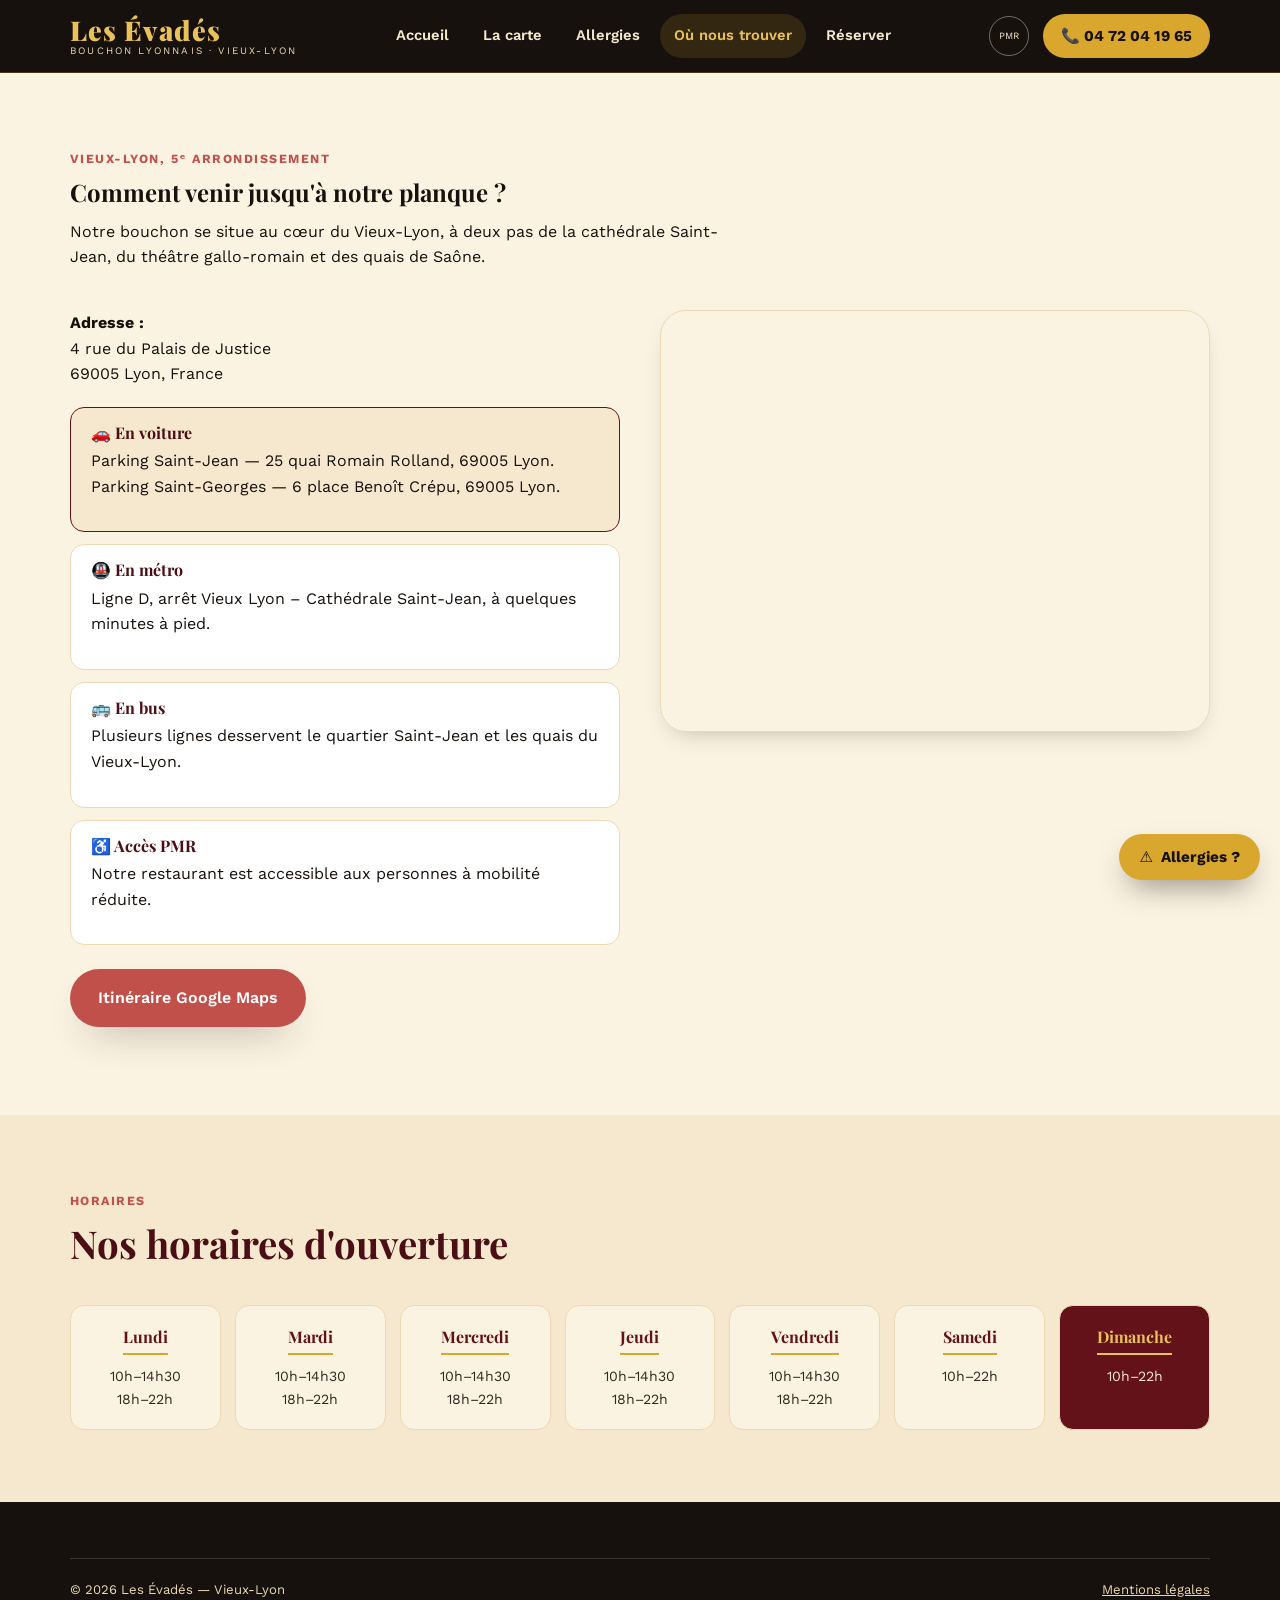
==== acces.html @ 93949efa "Refonte complète du site Les Évadés : design moderne, SEO et assistant allergies - Nouveau site stat" ====
<!doctype html>
<html lang="fr">
<head>
  <meta charset="UTF-8">
  <meta name="viewport" content="width=device-width, initial-scale=1">
  <title>Où nous trouver – Les Évadés | Restaurant 4 rue du Palais de Justice, Vieux-Lyon</title>
  <meta name="description" content="Les Évadés vous accueillent au 4 rue du Palais de Justice, 69005 Lyon, en plein Vieux-Lyon. Accès en voiture, métro ou bus, parkings à proximité, accès PMR.">
  <link rel="canonical" href="https://www.lesevades-restaurant.fr/acces.html">
  <meta name="robots" content="index, follow">
  <meta property="og:type" content="website">
  <meta property="og:title" content="Où nous trouver – Les Évadés">
  <meta property="og:description" content="Restaurant Les Évadés, 4 rue du Palais de Justice, 69005 Lyon — au cœur du Vieux-Lyon.">
  <meta property="og:url" content="https://www.lesevades-restaurant.fr/acces.html">
  <link rel="icon" type="image/svg+xml" href="assets/img/favicon.svg">
  <link rel="preconnect" href="https://fonts.googleapis.com">
  <link rel="preconnect" href="https://fonts.gstatic.com" crossorigin>
  <link href="https://fonts.googleapis.com/css2?family=Playfair+Display:wght@700;900&family=Work+Sans:wght@400;500;600;700&display=swap" rel="stylesheet">
  <link rel="stylesheet" href="assets/css/style.css">
</head>
<body>
  <a class="skip-link" href="#main">Aller au contenu</a>

  <header class="site-header">
    <div class="container header-inner">
      <a href="index.html" class="logo">
        <span class="logo-mark">Les Évadés</span>
        <span class="logo-sub">Bouchon lyonnais · Vieux-Lyon</span>
      </a>
      <button class="nav-toggle" aria-label="Ouvrir le menu" aria-expanded="false">☰</button>
      <nav class="main-nav" aria-label="Navigation principale">
        <a href="index.html">Accueil</a>
        <a href="carte.html">La carte</a>
        <a href="allergies.html">Allergies</a>
        <a href="acces.html" aria-current="page">Où nous trouver</a>
        <a href="reservation.html">Réserver</a>
      </nav>
      <div class="header-actions">
        <span class="pmr-badge" title="Accès PMR" aria-label="Accès personnes à mobilité réduite">PMR</span>
        <a class="phone-pill" href="tel:+33472041965"><span class="long">📞 </span>04 72 04 19 65</a>
      </div>
    </div>
  </header>

  <main id="main">
    <section>
      <div class="container">
        <div class="section-head">
          <span class="eyebrow">Vieux-Lyon, 5ᵉ arrondissement</span>
          <h1>Comment venir jusqu'à notre planque ?</h1>
          <p>Notre bouchon se situe au cœur du Vieux-Lyon, à deux pas de la cathédrale Saint-Jean, du théâtre gallo-romain et des quais de Saône.</p>
        </div>

        <div class="access-grid">
          <div>
            <p><strong>Adresse :</strong><br>4 rue du Palais de Justice<br>69005 Lyon, France</p>

            <div class="access-modes">
              <div class="access-mode active">
                <h3>🚗 En voiture</h3>
                <p>Parking Saint-Jean — 25 quai Romain Rolland, 69005 Lyon.<br>Parking Saint-Georges — 6 place Benoît Crépu, 69005 Lyon.</p>
              </div>
              <div class="access-mode">
                <h3>🚇 En métro</h3>
                <p>Ligne D, arrêt Vieux Lyon – Cathédrale Saint-Jean, à quelques minutes à pied.</p>
              </div>
              <div class="access-mode">
                <h3>🚌 En bus</h3>
                <p>Plusieurs lignes desservent le quartier Saint-Jean et les quais du Vieux-Lyon.</p>
              </div>
              <div class="access-mode">
                <h3>♿ Accès PMR</h3>
                <p>Notre restaurant est accessible aux personnes à mobilité réduite.</p>
              </div>
            </div>

            <p style="margin-top:24px;"><a class="btn btn-primary" href="https://www.google.com/maps/dir/?api=1&destination=4+rue+du+Palais+de+Justice,+69005+Lyon" rel="noopener" target="_blank">Itinéraire Google Maps</a></p>
          </div>

          <div class="map-frame">
            <iframe
              title="Carte — Les Évadés, 4 rue du Palais de Justice, 69005 Lyon"
              loading="lazy"
              referrerpolicy="no-referrer-when-downgrade"
              src="https://www.google.com/maps?q=4+rue+du+Palais+de+Justice,+69005+Lyon&output=embed">
            </iframe>
          </div>
        </div>
      </div>
    </section>

    <section class="section-cream">
      <div class="container">
        <div class="section-head">
          <span class="eyebrow">Horaires</span>
          <h2>Nos horaires d'ouverture</h2>
        </div>
        <div class="hours-grid">
          <div class="hours-card" data-day="1"><span class="day">Lundi</span><span class="slot">10h–14h30</span><span class="slot">18h–22h</span></div>
          <div class="hours-card" data-day="2"><span class="day">Mardi</span><span class="slot">10h–14h30</span><span class="slot">18h–22h</span></div>
          <div class="hours-card" data-day="3"><span class="day">Mercredi</span><span class="slot">10h–14h30</span><span class="slot">18h–22h</span></div>
          <div class="hours-card" data-day="4"><span class="day">Jeudi</span><span class="slot">10h–14h30</span><span class="slot">18h–22h</span></div>
          <div class="hours-card" data-day="5"><span class="day">Vendredi</span><span class="slot">10h–14h30</span><span class="slot">18h–22h</span></div>
          <div class="hours-card" data-day="6"><span class="day">Samedi</span><span class="slot">10h–22h</span></div>
          <div class="hours-card" data-day="7"><span class="day">Dimanche</span><span class="slot">10h–22h</span></div>
        </div>
      </div>
    </section>
  </main>

  <footer class="site-footer">
    <div class="container">
      <div class="footer-bottom">
        <span>&copy; <span id="year"></span> Les Évadés — Vieux-Lyon</span>
        <a href="mentions-legales.html">Mentions légales</a>
      </div>
    </div>
  </footer>

  <script>document.getElementById('year').textContent = new Date().getFullYear();</script>
  <script src="assets/js/main.js"></script>
  <script src="assets/js/allergy-checker.js"></script>
</body>
</html>
---- assets/css/style.css ----
/* ==========================================================================
   Les Évadés — feuille de style principale
   Palette reprise du site historique (noir, bordeaux, or, crème)
   ========================================================================== */

:root {
  --ink-900: #16110d;
  --ink-800: #221a15;
  --ink-700: #362720;
  --maroon-950: #3a0c11;
  --maroon-900: #4a0e14;
  --maroon-800: #63121a;
  --maroon-700: #7a1b26;
  --red-600: #c1504a;
  --red-700: #a83f3a;
  --gold-300: #f2d98a;
  --gold-400: #e8c158;
  --gold-500: #d9a62e;
  --gold-600: #b98a1f;
  --cream-50: #fbf3e2;
  --cream-100: #f5e8ce;
  --cream-200: #ecd9b3;
  --white: #ffffff;
  --ok-600: #3f7d4c;
  --ok-100: #e4f2e6;
  --warn-700: #9c2c22;
  --warn-100: #fbe6e2;

  --font-display: "Playfair Display", "Georgia", serif;
  --font-body: "Work Sans", "Segoe UI", system-ui, sans-serif;

  --container: 1180px;
  --radius-sm: 8px;
  --radius-md: 14px;
  --radius-lg: 26px;
  --shadow-soft: 0 18px 40px -20px rgba(22, 17, 13, 0.45);
  --shadow-card: 0 10px 26px -14px rgba(22, 17, 13, 0.35);
}

*,
*::before,
*::after {
  box-sizing: border-box;
}

html {
  scroll-behavior: smooth;
}

body {
  margin: 0;
  font-family: var(--font-body);
  color: var(--ink-900);
  background: var(--cream-50);
  line-height: 1.6;
  -webkit-font-smoothing: antialiased;
  overflow-x: hidden;
}

img {
  max-width: 100%;
  display: block;
}

a {
  color: inherit;
}

h1, h2, h3, h4 {
  font-family: var(--font-display);
  line-height: 1.15;
  margin: 0 0 0.5em;
  font-weight: 700;
}

p {
  margin: 0 0 1em;
}

.container {
  width: 100%;
  max-width: var(--container);
  margin-inline: auto;
  padding-inline: 20px;
}

.visually-hidden {
  position: absolute;
  width: 1px;
  height: 1px;
  overflow: hidden;
  clip: rect(0 0 0 0);
  white-space: nowrap;
}

.skip-link {
  position: absolute;
  left: -999px;
  top: 0;
  background: var(--gold-500);
  color: var(--ink-900);
  padding: 10px 16px;
  z-index: 200;
  border-radius: 0 0 8px 0;
  font-weight: 600;
}

.skip-link:focus {
  left: 0;
}

/* ---------- Boutons ---------- */
.btn {
  display: inline-flex;
  align-items: center;
  justify-content: center;
  gap: 8px;
  padding: 14px 26px;
  border-radius: 999px;
  font-family: var(--font-body);
  font-weight: 600;
  font-size: 1rem;
  text-decoration: none;
  border: 2px solid transparent;
  cursor: pointer;
  transition: transform 0.15s ease, box-shadow 0.15s ease, background 0.15s ease;
}

.btn:hover {
  transform: translateY(-2px);
}

.btn:focus-visible {
  outline: 3px solid var(--gold-300);
  outline-offset: 2px;
}

.btn-primary {
  background: var(--red-600);
  color: var(--white);
  box-shadow: var(--shadow-soft);
}

.btn-primary:hover {
  background: var(--red-700);
}

.btn-gold {
  background: var(--gold-500);
  color: var(--ink-900);
  box-shadow: var(--shadow-soft);
}

.btn-gold:hover {
  background: var(--gold-400);
}

.btn-outline {
  background: transparent;
  color: var(--cream-50);
  border-color: rgba(251, 243, 226, 0.55);
}

.btn-outline:hover {
  background: rgba(251, 243, 226, 0.12);
}

.btn-dark {
  background: var(--maroon-800);
  color: var(--cream-50);
}

.btn-dark:hover {
  background: var(--maroon-900);
}

.btn-sm {
  padding: 9px 18px;
  font-size: 0.9rem;
}

/* ---------- Header ---------- */
.site-header {
  position: sticky;
  top: 0;
  z-index: 100;
  background: var(--ink-900);
  border-bottom: 1px solid rgba(217, 166, 46, 0.25);
}

.header-inner {
  display: flex;
  align-items: center;
  justify-content: space-between;
  gap: 24px;
  padding-block: 14px;
}

.logo {
  display: flex;
  flex-direction: column;
  text-decoration: none;
  line-height: 1;
}

.logo-mark {
  font-family: var(--font-display);
  font-size: 1.7rem;
  font-weight: 900;
  letter-spacing: 0.04em;
  color: var(--gold-400);
}

.logo-sub {
  font-size: 0.62rem;
  letter-spacing: 0.22em;
  text-transform: uppercase;
  color: var(--cream-200);
  margin-top: 2px;
}

.main-nav {
  display: flex;
  align-items: center;
  gap: 6px;
}

.main-nav a {
  color: var(--cream-100);
  text-decoration: none;
  font-weight: 600;
  font-size: 0.92rem;
  padding: 10px 14px;
  border-radius: 999px;
  transition: background 0.15s ease, color 0.15s ease;
  white-space: nowrap;
}

.main-nav a:hover,
.main-nav a[aria-current="page"] {
  background: rgba(217, 166, 46, 0.15);
  color: var(--gold-400);
}

.header-actions {
  display: flex;
  align-items: center;
  gap: 14px;
}

.pmr-badge {
  width: 40px;
  height: 40px;
  border-radius: 50%;
  border: 1px solid rgba(251, 243, 226, 0.4);
  display: grid;
  place-items: center;
  color: var(--cream-100);
  font-size: 0.6rem;
  text-align: center;
  line-height: 1.1;
  flex-shrink: 0;
}

.phone-pill {
  background: var(--gold-500);
  color: var(--ink-900);
  padding: 10px 18px;
  border-radius: 999px;
  font-weight: 700;
  text-decoration: none;
  white-space: nowrap;
  font-size: 0.95rem;
}

.phone-pill:hover {
  background: var(--gold-400);
}

.nav-toggle {
  display: none;
  background: none;
  border: 1px solid rgba(251, 243, 226, 0.4);
  border-radius: 10px;
  padding: 8px 10px;
  color: var(--cream-50);
  font-size: 1.3rem;
  cursor: pointer;
}

@media (max-width: 920px) {
  .main-nav {
    position: absolute;
    top: 100%;
    left: 0;
    right: 0;
    background: var(--ink-900);
    flex-direction: column;
    align-items: stretch;
    padding: 10px 20px 20px;
    border-bottom: 1px solid rgba(217, 166, 46, 0.25);
    display: none;
  }

  .main-nav.is-open {
    display: flex;
  }

  .main-nav a {
    padding: 12px 14px;
  }

  .nav-toggle {
    display: inline-flex;
  }

  .phone-pill span.long {
    display: none;
  }
}

@media (max-width: 480px) {
  .header-inner {
    gap: 10px;
  }

  .logo-sub {
    display: none;
  }

  .logo-mark {
    font-size: 1.3rem;
  }

  .header-actions {
    gap: 8px;
  }

  .pmr-badge {
    width: 32px;
    height: 32px;
    font-size: 0.52rem;
  }

  .phone-pill {
    padding: 8px 12px;
    font-size: 0.82rem;
  }
}

/* ---------- Hero ---------- */
.hero {
  position: relative;
  background: radial-gradient(circle at 20% 20%, var(--maroon-800), var(--ink-900) 70%);
  color: var(--cream-50);
  overflow: hidden;
  padding-block: 96px 70px;
}

.hero::before {
  content: "";
  position: absolute;
  inset: 0;
  background-image: repeating-linear-gradient(
    90deg,
    rgba(217, 166, 46, 0.07) 0px,
    rgba(217, 166, 46, 0.07) 3px,
    transparent 3px,
    transparent 64px
  );
  pointer-events: none;
}

.hero-inner {
  position: relative;
  display: grid;
  gap: 28px;
  max-width: 760px;
}

.hero-kicker {
  display: inline-flex;
  align-items: center;
  gap: 8px;
  align-self: start;
  background: rgba(217, 166, 46, 0.15);
  border: 1px solid rgba(217, 166, 46, 0.4);
  color: var(--gold-400);
  padding: 8px 16px;
  border-radius: 999px;
  font-size: 0.8rem;
  letter-spacing: 0.08em;
  text-transform: uppercase;
  font-weight: 700;
}

.hero h1 {
  font-size: clamp(2.4rem, 5vw, 4rem);
  color: var(--gold-400);
  margin: 0;
}

.hero p.lead {
  font-size: 1.15rem;
  color: var(--cream-100);
  max-width: 60ch;
}

.hero-ctas {
  display: flex;
  flex-wrap: wrap;
  gap: 14px;
}

.hero-badges {
  display: flex;
  flex-wrap: wrap;
  gap: 22px;
  margin-top: 6px;
  font-size: 0.92rem;
  color: var(--cream-200);
}

.hero-badges li {
  list-style: none;
  display: flex;
  align-items: center;
  gap: 8px;
}

.hero-badges {
  padding: 0;
}

/* ---------- Sections génériques ---------- */
section {
  padding-block: 72px;
}

.section-head {
  max-width: 680px;
  margin-bottom: 40px;
}

.eyebrow {
  display: inline-block;
  color: var(--red-600);
  font-weight: 700;
  letter-spacing: 0.12em;
  text-transform: uppercase;
  font-size: 0.78rem;
  margin-bottom: 10px;
}

.section-head h2 {
  font-size: clamp(1.8rem, 3vw, 2.6rem);
  color: var(--maroon-900);
}

.section-dark {
  background: var(--ink-900);
  color: var(--cream-100);
}

.section-dark .section-head h2 {
  color: var(--gold-400);
}

.section-maroon {
  background: var(--maroon-900);
  color: var(--cream-50);
}

.section-cream {
  background: var(--cream-100);
}

/* ---------- Cartes plats à l'accueil ---------- */
.dish-grid {
  display: grid;
  grid-template-columns: repeat(auto-fit, minmax(240px, 1fr));
  gap: 22px;
}

.dish-card {
  background: var(--white);
  border-radius: var(--radius-md);
  padding: 26px;
  box-shadow: var(--shadow-card);
  border-top: 4px solid var(--gold-500);
  display: flex;
  flex-direction: column;
  gap: 10px;
}

.dish-card .dish-icon {
  font-size: 1.6rem;
}

.dish-card h3 {
  font-size: 1.15rem;
  color: var(--maroon-900);
  margin-bottom: 0;
}

.dish-card .price {
  font-weight: 700;
  color: var(--red-600);
}

/* ---------- La carte (menu complet) ---------- */
.menu-toolbar {
  display: flex;
  flex-wrap: wrap;
  align-items: center;
  justify-content: space-between;
  gap: 16px;
  background: var(--maroon-900);
  color: var(--cream-50);
  border-radius: var(--radius-lg);
  padding: 26px 30px;
  margin-bottom: 44px;
}

.menu-toolbar h2 {
  color: var(--gold-400);
  margin-bottom: 4px;
  font-size: 1.5rem;
}

.menu-nav {
  display: flex;
  flex-wrap: wrap;
  gap: 8px;
  margin-bottom: 40px;
}

.menu-nav a {
  text-decoration: none;
  background: var(--cream-100);
  color: var(--maroon-900);
  padding: 8px 16px;
  border-radius: 999px;
  font-weight: 600;
  font-size: 0.85rem;
}

.menu-nav a:hover {
  background: var(--gold-400);
}

.menu-section {
  margin-bottom: 52px;
  scroll-margin-top: 100px;
}

.menu-section h2 {
  color: var(--maroon-900);
  border-bottom: 3px solid var(--gold-500);
  display: inline-block;
  padding-bottom: 6px;
  font-size: 1.6rem;
}

.menu-section .section-note {
  color: var(--ink-700);
  font-style: italic;
  margin-top: 6px;
  margin-bottom: 20px;
}

.dish-list {
  display: grid;
  gap: 18px;
}

.dish {
  background: var(--white);
  border: 1px solid var(--cream-200);
  border-radius: var(--radius-md);
  padding: 18px 22px;
  transition: box-shadow 0.2s ease, border-color 0.2s ease, opacity 0.2s ease;
}

.dish-head {
  display: flex;
  justify-content: space-between;
  align-items: baseline;
  gap: 14px;
}

.dish-head h3 {
  font-size: 1.08rem;
  color: var(--ink-900);
  margin: 0;
}

.dish .price {
  font-weight: 700;
  color: var(--red-600);
  white-space: nowrap;
}

.dish-desc {
  color: var(--ink-700);
  margin: 6px 0 8px;
  font-size: 0.95rem;
}

.dish-allergens {
  font-size: 0.8rem;
  color: var(--maroon-800);
  margin: 0;
}

.dish-allergens strong {
  font-weight: 700;
}

.dish-allergens.none {
  color: var(--ok-600);
}

/* états de filtrage allergènes */
.dish.is-ok {
  border-color: var(--ok-600);
  box-shadow: 0 0 0 3px var(--ok-100);
}

.dish.is-avoid {
  opacity: 0.55;
  border-color: var(--warn-700);
}

.dish.is-avoid .dish-head h3::after {
  content: " ⚠";
}

.dish-tag {
  display: inline-flex;
  align-items: center;
  gap: 6px;
  font-size: 0.75rem;
  font-weight: 700;
  padding: 3px 10px;
  border-radius: 999px;
  margin-top: 8px;
}

.dish-tag.ok {
  background: var(--ok-100);
  color: var(--ok-600);
}

.dish-tag.avoid {
  background: var(--warn-100);
  color: var(--warn-700);
}

/* ---------- Bandeau horaires ---------- */
.hours-grid {
  display: grid;
  grid-template-columns: repeat(auto-fit, minmax(120px, 1fr));
  gap: 14px;
}

.hours-card {
  background: var(--cream-50);
  border-radius: var(--radius-md);
  padding: 18px 12px;
  text-align: center;
  border: 1px solid var(--cream-200);
}

.hours-card .day {
  color: var(--maroon-800);
  font-weight: 700;
  font-family: var(--font-display);
  border-bottom: 2px solid var(--gold-500);
  display: inline-block;
  padding-bottom: 4px;
  margin-bottom: 10px;
}

.hours-card .slot {
  display: block;
  font-size: 0.88rem;
  color: var(--ink-700);
}

.hours-card.is-today {
  background: var(--maroon-800);
  color: var(--cream-50);
}

.hours-card.is-today .day {
  color: var(--gold-400);
  border-color: var(--gold-400);
}

.hours-card.is-today .slot {
  color: var(--cream-100);
}

/* ---------- Allergy CTA banner ---------- */
.allergy-banner {
  background: linear-gradient(120deg, var(--maroon-900), var(--maroon-700));
  color: var(--cream-50);
  border-radius: var(--radius-lg);
  padding: 40px;
  display: flex;
  flex-wrap: wrap;
  align-items: center;
  justify-content: space-between;
  gap: 24px;
}

.allergy-banner h2 {
  color: var(--gold-400);
  margin-bottom: 8px;
  font-size: 1.6rem;
}

.allergy-banner p {
  margin: 0;
  max-width: 46ch;
  color: var(--cream-100);
}

/* ---------- Floating allergy button ---------- */
.allergy-fab {
  position: fixed;
  right: 20px;
  bottom: 20px;
  z-index: 150;
  background: var(--gold-500);
  color: var(--ink-900);
  border: none;
  border-radius: 999px;
  padding: 14px 20px;
  font-weight: 700;
  font-family: var(--font-body);
  display: inline-flex;
  align-items: center;
  gap: 8px;
  cursor: pointer;
  box-shadow: 0 14px 30px -10px rgba(22, 17, 13, 0.5);
  font-size: 0.95rem;
}

.allergy-fab:hover {
  background: var(--gold-400);
  transform: translateY(-2px);
}

/* ---------- Modal ---------- */
.modal-overlay {
  position: fixed;
  inset: 0;
  background: rgba(22, 17, 13, 0.72);
  display: none;
  align-items: center;
  justify-content: center;
  padding: 20px;
  z-index: 200;
}

.modal-overlay.is-open {
  display: flex;
}

.modal {
  background: var(--cream-50);
  border-radius: var(--radius-lg);
  max-width: 640px;
  width: 100%;
  max-height: 90vh;
  overflow-y: auto;
  padding: 32px;
  position: relative;
  box-shadow: 0 30px 60px -20px rgba(0, 0, 0, 0.5);
}

.modal-close {
  position: absolute;
  top: 18px;
  right: 18px;
  background: none;
  border: none;
  font-size: 1.4rem;
  cursor: pointer;
  color: var(--ink-700);
  line-height: 1;
  padding: 6px;
}

.modal h2 {
  color: var(--maroon-900);
  font-size: 1.5rem;
  padding-right: 30px;
}

.modal .disclaimer {
  background: var(--cream-100);
  border-left: 4px solid var(--gold-500);
  padding: 12px 16px;
  border-radius: var(--radius-sm);
  font-size: 0.85rem;
  color: var(--ink-700);
  margin: 16px 0;
}

.allergen-grid {
  display: grid;
  grid-template-columns: repeat(auto-fill, minmax(150px, 1fr));
  gap: 10px;
  margin: 20px 0;
}

.allergen-option {
  display: flex;
  align-items: center;
  gap: 10px;
  background: var(--white);
  border: 1.5px solid var(--cream-200);
  border-radius: var(--radius-sm);
  padding: 10px 12px;
  cursor: pointer;
  font-size: 0.9rem;
  font-weight: 600;
}

.allergen-option:has(input:checked) {
  border-color: var(--red-600);
  background: var(--warn-100);
  color: var(--warn-700);
}

.allergen-option input {
  accent-color: var(--red-600);
  width: 18px;
  height: 18px;
  flex-shrink: 0;
}

.modal-actions {
  display: flex;
  flex-wrap: wrap;
  gap: 12px;
  margin-top: 18px;
}

.modal-result {
  margin-top: 22px;
  padding-top: 18px;
  border-top: 1px dashed var(--cream-200);
  display: none;
}

.modal-result.is-visible {
  display: block;
}

.modal-result strong {
  color: var(--maroon-900);
}

/* ---------- Access / map ---------- */
.access-grid {
  display: grid;
  grid-template-columns: 1fr 1fr;
  gap: 40px;
  align-items: start;
}

.access-modes {
  display: grid;
  gap: 12px;
  margin-top: 20px;
}

.access-mode {
  border: 1.5px solid var(--cream-200);
  border-radius: var(--radius-md);
  padding: 16px 20px;
  background: var(--white);
}

.access-mode.active {
  border-color: var(--maroon-800);
  background: var(--cream-100);
}

.access-mode h3 {
  font-size: 1rem;
  margin-bottom: 6px;
  color: var(--maroon-900);
}

.map-frame {
  border-radius: var(--radius-lg);
  overflow: hidden;
  border: 1px solid var(--cream-200);
  box-shadow: var(--shadow-card);
}

.map-frame iframe {
  width: 100%;
  height: 420px;
  border: 0;
  display: block;
}

@media (max-width: 820px) {
  .access-grid {
    grid-template-columns: 1fr;
  }
}

/* ---------- Contact / réservation ---------- */
.contact-grid {
  display: grid;
  grid-template-columns: 1.1fr 0.9fr;
  gap: 40px;
}

.contact-card {
  background: var(--white);
  border-radius: var(--radius-lg);
  padding: 32px;
  box-shadow: var(--shadow-card);
  border-top: 5px solid var(--red-600);
}

.contact-card h3 {
  color: var(--maroon-900);
}

.big-phone {
  font-family: var(--font-display);
  font-size: 2rem;
  color: var(--red-600);
  text-decoration: none;
  display: inline-block;
  margin: 10px 0 18px;
}

.info-list {
  list-style: none;
  padding: 0;
  margin: 0;
  display: grid;
  gap: 12px;
}

.info-list li {
  display: flex;
  gap: 10px;
}

.info-list .label {
  font-weight: 700;
  color: var(--maroon-900);
  min-width: 110px;
}

@media (max-width: 820px) {
  .contact-grid {
    grid-template-columns: 1fr;
  }
}

/* ---------- Footer ---------- */
.site-footer {
  background: var(--ink-900);
  color: var(--cream-100);
  padding-block: 56px 28px;
}

.footer-grid {
  display: grid;
  grid-template-columns: 1.4fr 1fr 1fr 1fr;
  gap: 32px;
  margin-bottom: 34px;
}

.footer-grid h4 {
  color: var(--gold-400);
  font-size: 1rem;
  margin-bottom: 14px;
}

.footer-grid ul {
  list-style: none;
  padding: 0;
  margin: 0;
  display: grid;
  gap: 8px;
  font-size: 0.9rem;
}

.footer-grid a {
  text-decoration: none;
  color: var(--cream-100);
}

.footer-grid a:hover {
  color: var(--gold-400);
}

.footer-bottom {
  border-top: 1px solid rgba(251, 243, 226, 0.15);
  padding-top: 20px;
  display: flex;
  flex-wrap: wrap;
  gap: 10px;
  justify-content: space-between;
  font-size: 0.82rem;
  color: var(--cream-200);
}

.footer-bottom a {
  color: var(--cream-200);
  text-decoration: underline;
}

@media (max-width: 820px) {
  .footer-grid {
    grid-template-columns: 1fr 1fr;
  }
}

/* ---------- Divers ---------- */
.tag-list {
  display: flex;
  flex-wrap: wrap;
  gap: 10px;
  margin: 18px 0;
}

.tag-list li {
  list-style: none;
  background: var(--cream-100);
  color: var(--maroon-900);
  font-size: 0.8rem;
  font-weight: 700;
  padding: 6px 14px;
  border-radius: 999px;
}

.legal-page h2 {
  color: var(--maroon-900);
  margin-top: 40px;
}

.legal-page .container {
  max-width: 860px;
}

.faq {
  display: grid;
  gap: 14px;
}

.faq details {
  background: var(--white);
  border-radius: var(--radius-md);
  padding: 16px 20px;
  border: 1px solid var(--cream-200);
}

.faq summary {
  font-weight: 700;
  color: var(--maroon-900);
  cursor: pointer;
}

.faq p {
  margin-top: 10px;
  color: var(--ink-700);
}
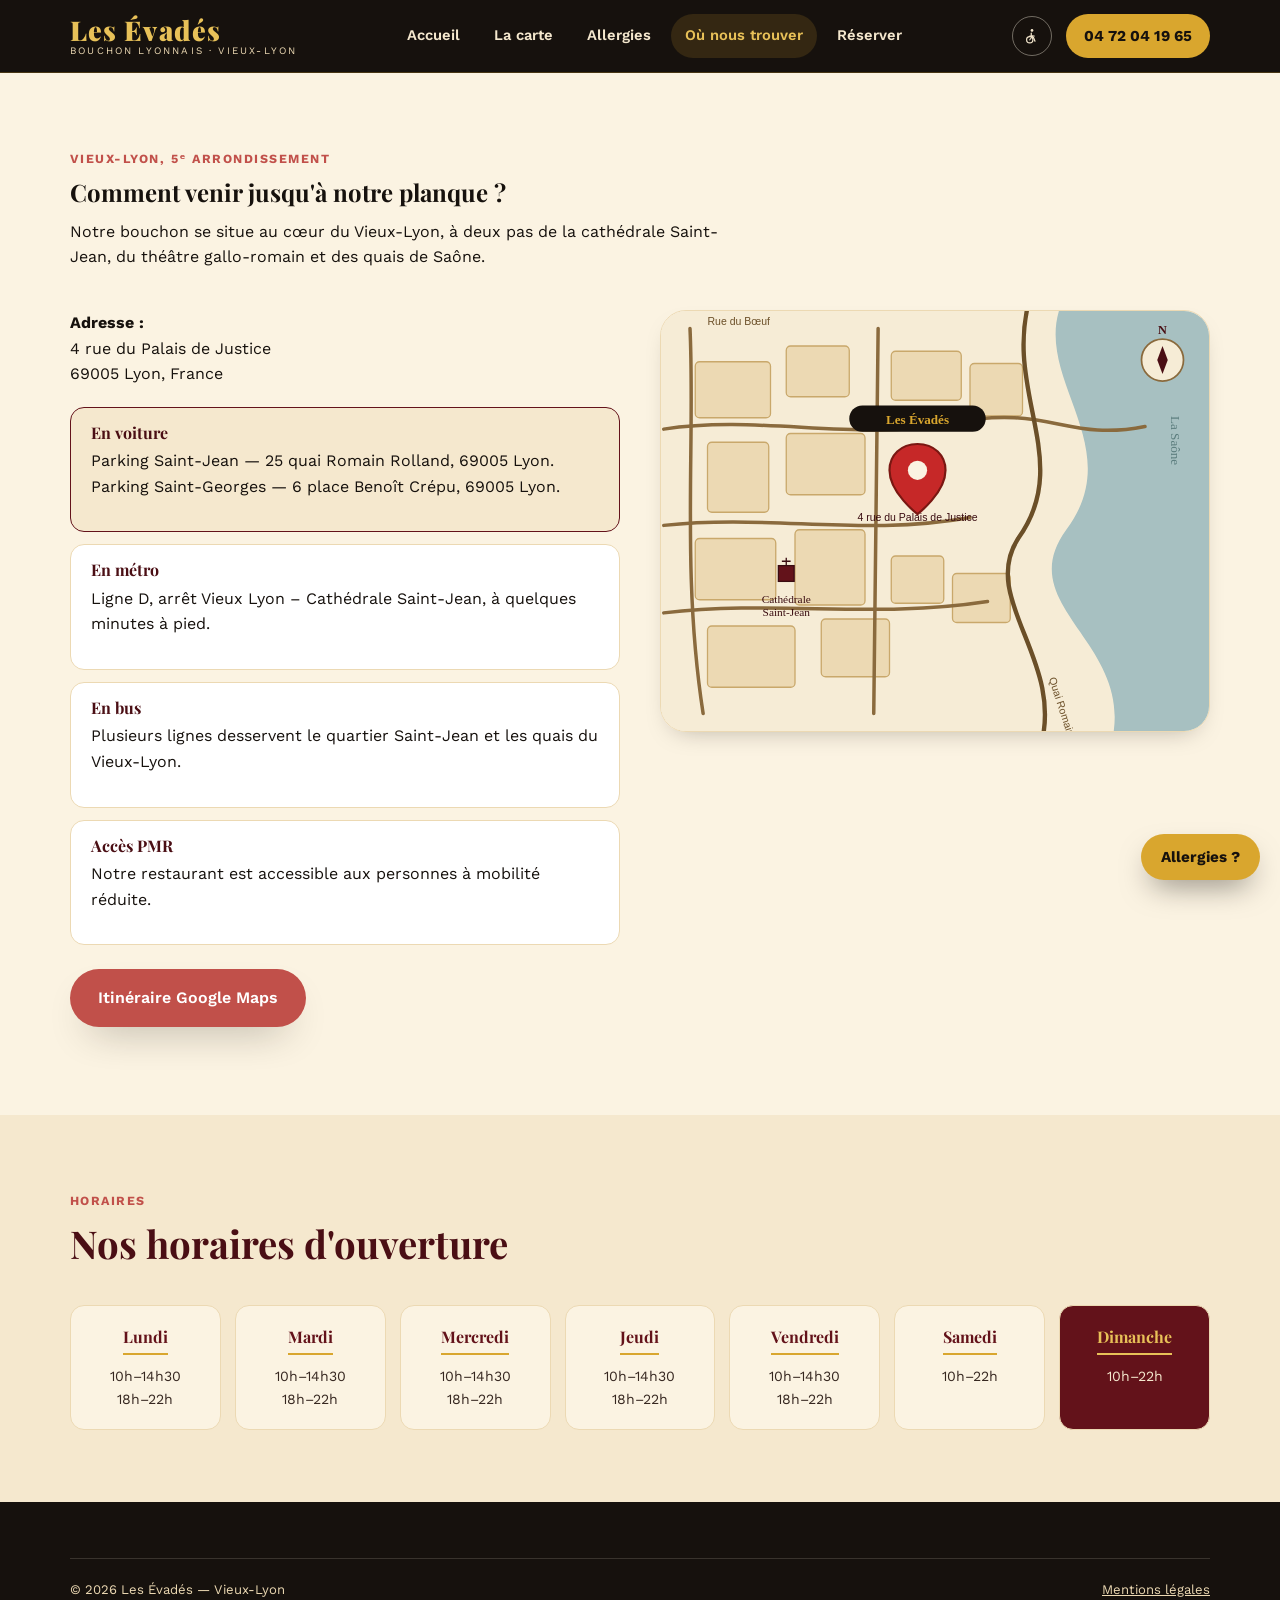
==== commit 99632963: "Retire les émojis, ajoute une icône PMR et un plan d'accès illustré - Supprime tous les émojis décor" ====
--- a/acces.html
+++ b/acces.html
@@ -26,7 +26,7 @@
         <span class="logo-mark">Les Évadés</span>
         <span class="logo-sub">Bouchon lyonnais · Vieux-Lyon</span>
       </a>
-      <button class="nav-toggle" aria-label="Ouvrir le menu" aria-expanded="false">☰</button>
+      <button class="nav-toggle" aria-label="Ouvrir le menu" aria-expanded="false"><svg viewBox="0 0 24 24" width="20" height="20" aria-hidden="true" focusable="false"><path d="M4 7h16M4 12h16M4 17h16" fill="none" stroke="currentColor" stroke-width="2" stroke-linecap="round"/></svg></button>
       <nav class="main-nav" aria-label="Navigation principale">
         <a href="index.html">Accueil</a>
         <a href="carte.html">La carte</a>
@@ -35,8 +35,8 @@
         <a href="reservation.html">Réserver</a>
       </nav>
       <div class="header-actions">
-        <span class="pmr-badge" title="Accès PMR" aria-label="Accès personnes à mobilité réduite">PMR</span>
-        <a class="phone-pill" href="tel:+33472041965"><span class="long">📞 </span>04 72 04 19 65</a>
+        <span class="pmr-badge" title="Accès PMR" aria-label="Accès personnes à mobilité réduite"><svg class="pmr-icon" viewBox="0 0 24 24" width="18" height="18" aria-hidden="true" focusable="false"><circle cx="12" cy="4.5" r="1.8" fill="currentColor"/><path d="M11 8v4l3 2 2 5" fill="none" stroke="currentColor" stroke-width="1.6" stroke-linecap="round" stroke-linejoin="round"/><path d="M9 12h6" fill="none" stroke="currentColor" stroke-width="1.6" stroke-linecap="round"/><circle cx="9" cy="17" r="4.2" fill="none" stroke="currentColor" stroke-width="1.6"/><path d="M9 17l4-5" fill="none" stroke="currentColor" stroke-width="1.6" stroke-linecap="round"/></svg></span>
+        <a class="phone-pill" href="tel:+33472041965">04 72 04 19 65</a>
       </div>
     </div>
   </header>
@@ -56,19 +56,19 @@
 
             <div class="access-modes">
               <div class="access-mode active">
-                <h3>🚗 En voiture</h3>
+                <h3>En voiture</h3>
                 <p>Parking Saint-Jean — 25 quai Romain Rolland, 69005 Lyon.<br>Parking Saint-Georges — 6 place Benoît Crépu, 69005 Lyon.</p>
               </div>
               <div class="access-mode">
-                <h3>🚇 En métro</h3>
+                <h3>En métro</h3>
                 <p>Ligne D, arrêt Vieux Lyon – Cathédrale Saint-Jean, à quelques minutes à pied.</p>
               </div>
               <div class="access-mode">
-                <h3>🚌 En bus</h3>
+                <h3>En bus</h3>
                 <p>Plusieurs lignes desservent le quartier Saint-Jean et les quais du Vieux-Lyon.</p>
               </div>
               <div class="access-mode">
-                <h3>♿ Accès PMR</h3>
+                <h3>Accès PMR</h3>
                 <p>Notre restaurant est accessible aux personnes à mobilité réduite.</p>
               </div>
             </div>
@@ -77,12 +77,10 @@
           </div>
 
           <div class="map-frame">
-            <iframe
-              title="Carte — Les Évadés, 4 rue du Palais de Justice, 69005 Lyon"
-              loading="lazy"
-              referrerpolicy="no-referrer-when-downgrade"
-              src="https://www.google.com/maps?q=4+rue+du+Palais+de+Justice,+69005+Lyon&output=embed">
-            </iframe>
+            <img
+              src="assets/img/plan-acces.svg"
+              alt="Plan schématique du Vieux-Lyon situant le restaurant Les Évadés au 4 rue du Palais de Justice, repéré par un point rouge, entre la Saône et la cathédrale Saint-Jean"
+              loading="lazy">
           </div>
         </div>
       </div>
--- a/assets/css/style.css
+++ b/assets/css/style.css
@@ -351,24 +351,12 @@
 /* ---------- Hero ---------- */
 .hero {
   position: relative;
-  background: radial-gradient(circle at 20% 20%, var(--maroon-800), var(--ink-900) 70%);
+  background:
+    linear-gradient(100deg, rgba(22, 17, 13, 0.92) 0%, rgba(22, 17, 13, 0.78) 34%, rgba(58, 12, 17, 0.58) 58%, rgba(58, 12, 17, 0.32) 100%),
+    url("../img/hero-facade.jpg") center 62% / cover no-repeat;
   color: var(--cream-50);
   overflow: hidden;
   padding-block: 96px 70px;
-}
-
-.hero::before {
-  content: "";
-  position: absolute;
-  inset: 0;
-  background-image: repeating-linear-gradient(
-    90deg,
-    rgba(217, 166, 46, 0.07) 0px,
-    rgba(217, 166, 46, 0.07) 3px,
-    transparent 3px,
-    transparent 64px
-  );
-  pointer-events: none;
 }
 
 .hero-inner {
@@ -425,7 +413,17 @@
   list-style: none;
   display: flex;
   align-items: center;
-  gap: 8px;
+  gap: 9px;
+}
+
+.hero-badges li::before {
+  content: "";
+  width: 6px;
+  height: 6px;
+  border-radius: 1px;
+  background: var(--gold-500);
+  transform: rotate(45deg);
+  flex-shrink: 0;
 }
 
 .hero-badges {
@@ -491,10 +489,6 @@
   display: flex;
   flex-direction: column;
   gap: 10px;
-}
-
-.dish-card .dish-icon {
-  font-size: 1.6rem;
 }
 
 .dish-card h3 {
@@ -630,10 +624,6 @@
 .dish.is-avoid {
   opacity: 0.55;
   border-color: var(--warn-700);
-}
-
-.dish.is-avoid .dish-head h3::after {
-  content: " ⚠";
 }
 
 .dish-tag {
@@ -904,11 +894,12 @@
   box-shadow: var(--shadow-card);
 }
 
-.map-frame iframe {
+.map-frame img {
   width: 100%;
   height: 420px;
-  border: 0;
+  object-fit: cover;
   display: block;
+  background: #f6ecd6;
 }
 
 @media (max-width: 820px) {
